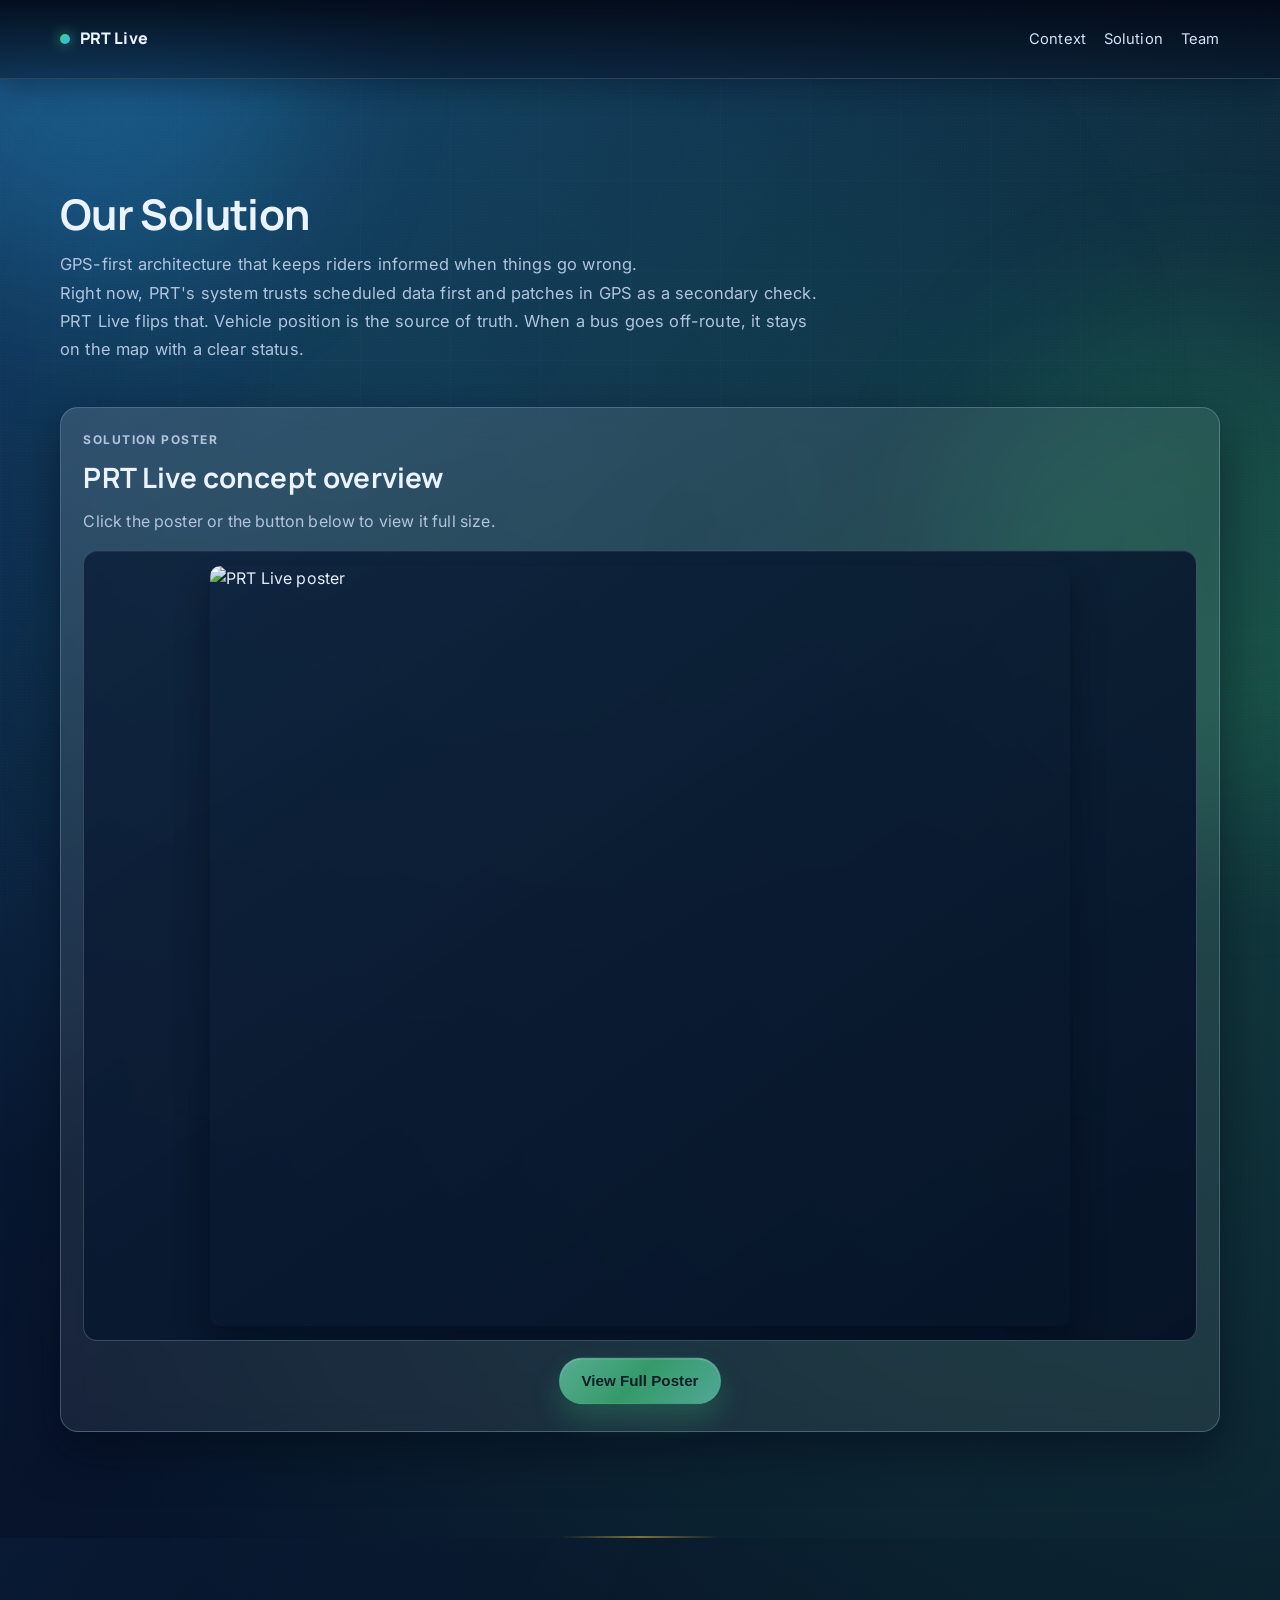
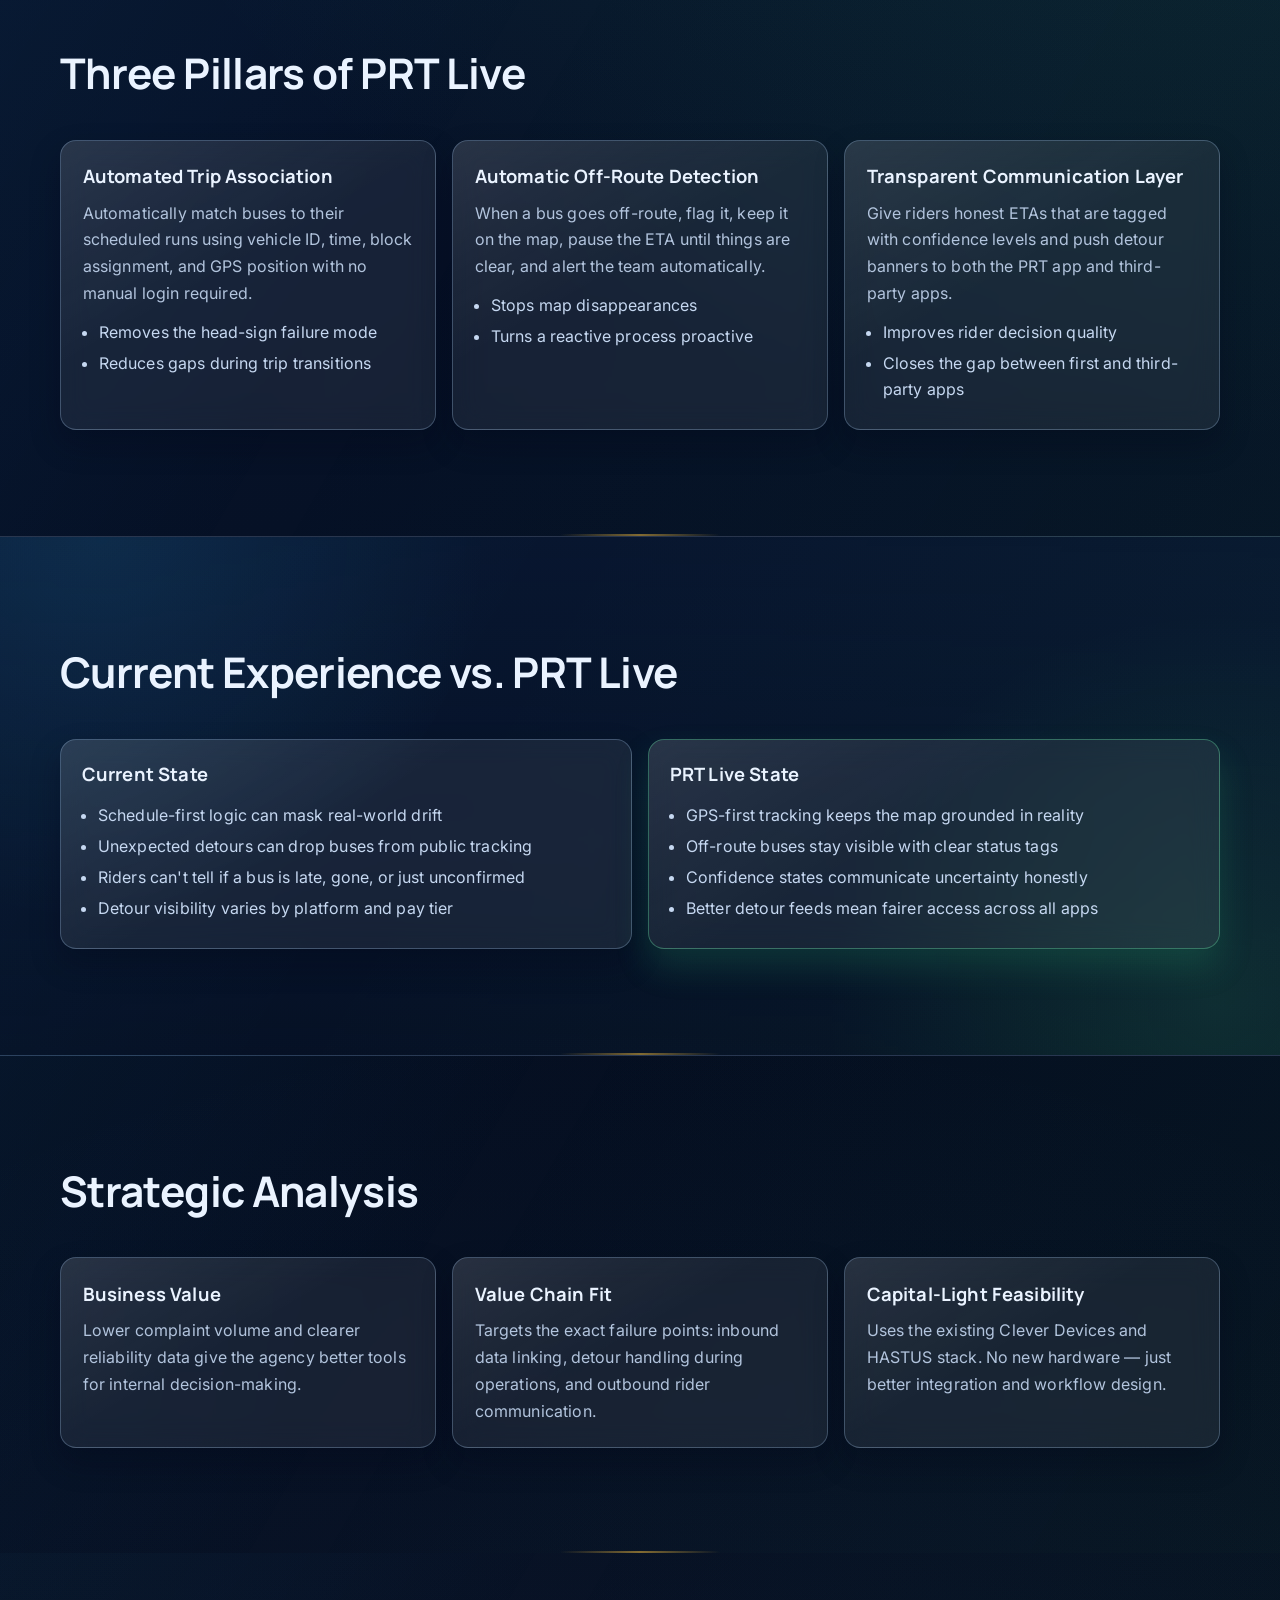
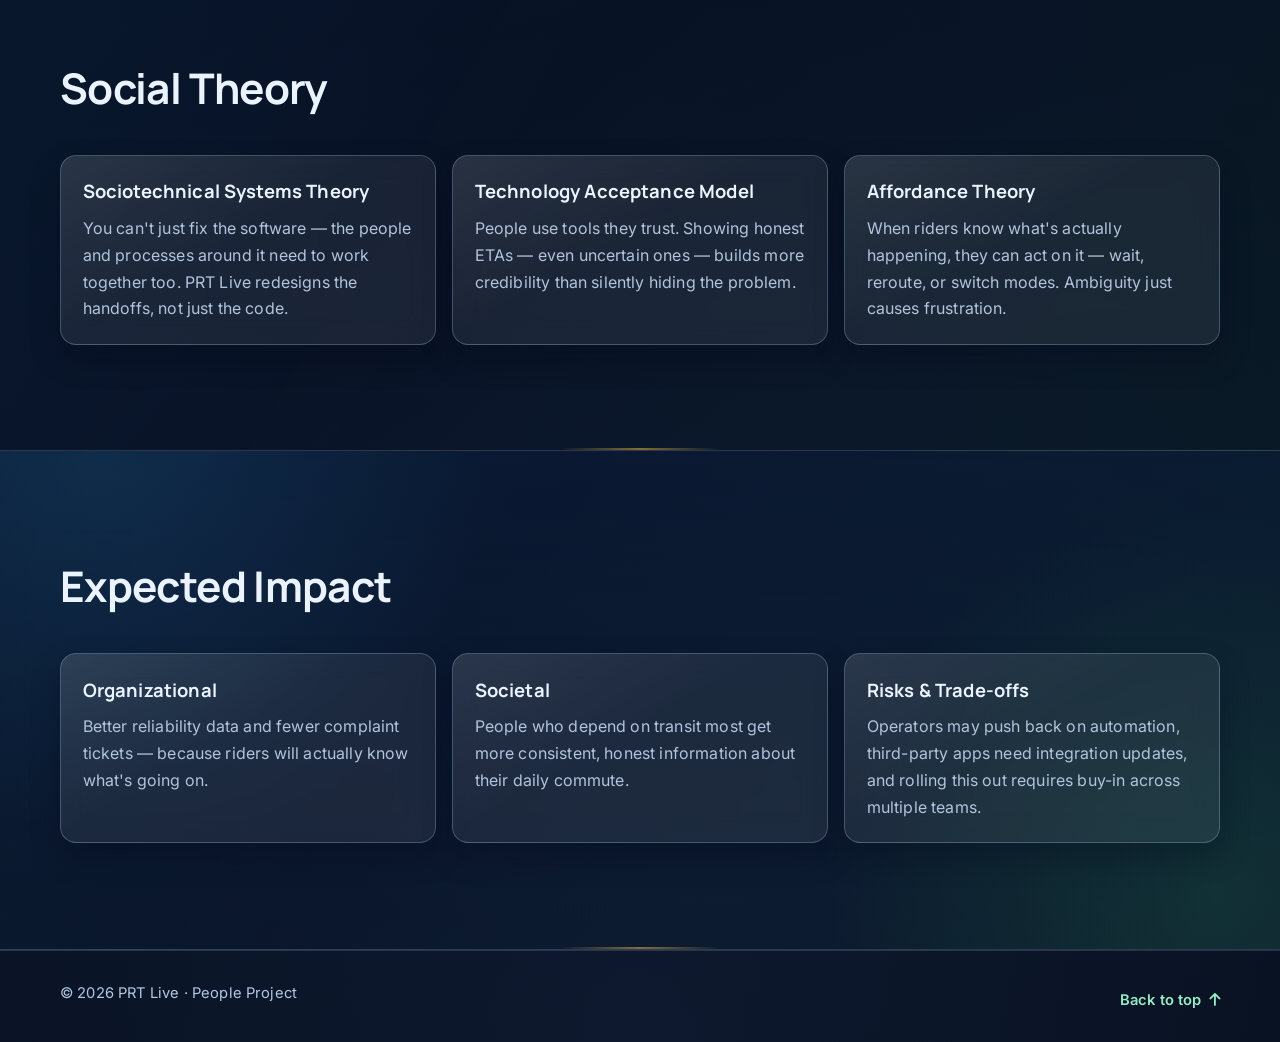
==== solution.html @ bcfa2ce0 "Restructure site into three pages with cleaned-up code - Split single-page index.html into index.htm" ====
<!DOCTYPE html>
<html lang="en">
  <head>
    <meta charset="UTF-8" />
    <meta name="viewport" content="width=device-width, initial-scale=1.0" />
    <title>PRT Live | Solution &amp; Impact</title>
    <meta name="description" content="How PRT Live uses GPS-first architecture to fix ghost buses and rebuild rider trust." />
    <link rel="preconnect" href="https://fonts.googleapis.com" />
    <link rel="preconnect" href="https://fonts.gstatic.com" crossorigin />
    <link href="https://fonts.googleapis.com/css2?family=Inter:wght@400;500;600;700;800&family=Manrope:wght@600;700;800&display=swap" rel="stylesheet" />
    <link rel="stylesheet" href="https://cdnjs.cloudflare.com/ajax/libs/font-awesome/6.5.2/css/all.min.css" crossorigin="anonymous" referrerpolicy="no-referrer" />
    <link rel="stylesheet" href="https://unpkg.com/aos@2.3.1/dist/aos.css" />
    <link rel="stylesheet" href="styles.css" />
  </head>
  <body>
    <div class="bg-light light-a" aria-hidden="true"></div>
    <div class="bg-light light-b" aria-hidden="true"></div>
    <div class="route-grid" aria-hidden="true"></div>
    <div class="noise-overlay" aria-hidden="true"></div>

    <header class="site-header" id="top">
      <nav class="navbar container">
        <a href="index.html" class="brand">
          <span class="brand-dot"></span>
          <span>PRT Live</span>
        </a>
        <button class="menu-toggle" aria-label="Toggle navigation">
          <i class="fa-solid fa-bars"></i>
        </button>
        <ul class="nav-links">
          <li><a href="index.html">Context</a></li>
          <li><a href="solution.html">Solution</a></li>
          <li><a href="team.html">Team</a></li>
        </ul>
      </nav>
    </header>

    <main>
      <section class="section" id="solution">
        <div class="container">
          <div class="section-head" data-aos="fade-up">
            <h2>Our Solution</h2>
            <p>GPS-first architecture that keeps riders informed when things go wrong.</p>
            <p>
              Right now, PRT's system trusts scheduled data first and patches in GPS as a secondary check. PRT Live flips that. Vehicle position is the source of truth. When a bus goes off-route, it stays on the map with a clear status.
            </p>
          </div>
          <div class="solution-demo glass" data-aos="zoom-in-up">
            <div class="demo-header">
              <p class="eyebrow">Solution Poster</p>
              <h3>PRT Live concept overview</h3>
              <p>Click the poster or the button below to view it full size.</p>
            </div>
            <div class="prototype-showcase">
              <div class="prototype-preview-frame">
                <img
                  src="assets/reference/Poster.png"
                  alt="PRT Live poster"
                  class="prototype-preview-image poster-lightbox-trigger"
                />
              </div>
            </div>
            <div class="hero-cta demo-cta-wrap">
              <button class="btn btn-primary poster-lightbox-trigger">View Full Poster</button>
            </div>
          </div>
        </div>
      </section>

      <section class="section" id="pillars">
        <div class="container">
          <div class="section-head" data-aos="fade-up">
            <h2>Three Pillars of PRT Live</h2>
          </div>
          <!-- Three pillars — edit titles, descriptions, and bullet points here -->
          <div class="grid-3 cards">
            <article class="pillar-card glass" data-aos="fade-up">
              <h3>Automated Trip Association</h3>
              <p>Automatically match buses to their scheduled runs using vehicle ID, time, block assignment, and GPS position with no manual login required.</p>
              <ul>
                <li>Removes the head-sign failure mode</li>
                <li>Reduces gaps during trip transitions</li>
              </ul>
            </article>
            <article class="pillar-card glass" data-aos="fade-up" data-aos-delay="90">
              <h3>Automatic Off-Route Detection</h3>
              <p>When a bus goes off-route, flag it, keep it on the map, pause the ETA until things are clear, and alert the team automatically.</p>
              <ul>
                <li>Stops map disappearances</li>
                <li>Turns a reactive process proactive</li>
              </ul>
            </article>
            <article class="pillar-card glass" data-aos="fade-up" data-aos-delay="180">
              <h3>Transparent Communication Layer</h3>
              <p>Give riders honest ETAs that are tagged with confidence levels and push detour banners to both the PRT app and third-party apps.</p>
              <ul>
                <li>Improves rider decision quality</li>
                <li>Closes the gap between first and third-party apps</li>
              </ul>
            </article>
          </div>
        </div>
      </section>

      <section class="section gradient-section" id="comparison">
        <div class="container">
          <div class="section-head" data-aos="fade-up">
            <h2>Current Experience vs. PRT Live</h2>
          </div>
          <!-- Comparison cards — edit bullet points here -->
          <div class="grid-2 compare-grid">
            <article class="compare-card glass" data-aos="fade-right">
              <h3>Current State</h3>
              <ul>
                <li>Schedule-first logic can mask real-world drift</li>
                <li>Unexpected detours can drop buses from public tracking</li>
                <li>Riders can't tell if a bus is late, gone, or just unconfirmed</li>
                <li>Detour visibility varies by platform and pay tier</li>
              </ul>
            </article>
            <article class="compare-card live glass" data-aos="fade-left">
              <h3>PRT Live State</h3>
              <ul>
                <li>GPS-first tracking keeps the map grounded in reality</li>
                <li>Off-route buses stay visible with clear status tags</li>
                <li>Confidence states communicate uncertainty honestly</li>
                <li>Better detour feeds mean fairer access across all apps</li>
              </ul>
            </article>
          </div>
        </div>
      </section>

      <section class="section" id="strategy">
        <div class="container">
          <div class="section-head" data-aos="fade-up">
            <h2>Strategic Analysis</h2>
          </div>
          <!-- Strategy cards — edit titles and descriptions here -->
          <div class="grid-3 cards">
            <article class="stat-card glass" data-aos="zoom-in">
              <h3>Business Value</h3>
              <p>Lower complaint volume and clearer reliability data give the agency better tools for internal decision-making.</p>
            </article>
            <article class="stat-card glass" data-aos="zoom-in" data-aos-delay="90">
              <h3>Value Chain Fit</h3>
              <p>Targets the exact failure points: inbound data linking, detour handling during operations, and outbound rider communication.</p>
            </article>
            <article class="stat-card glass" data-aos="zoom-in" data-aos-delay="180">
              <h3>Capital-Light Feasibility</h3>
              <p>Uses the existing Clever Devices and HASTUS stack. No new hardware — just better integration and workflow design.</p>
            </article>
          </div>
        </div>
      </section>

      <section class="section" id="theory">
        <div class="container">
          <div class="section-head" data-aos="fade-up">
            <h2>Social Theory</h2>
          </div>
          <!-- Social theory cards — edit title and description for each theory here -->
          <div class="grid-3 cards">
            <article class="theory-card glass" data-aos="fade-up">
              <h3>Sociotechnical Systems Theory</h3>
              <p>You can't just fix the software — the people and processes around it need to work together too. PRT Live redesigns the handoffs, not just the code.</p>
            </article>
            <article class="theory-card glass" data-aos="fade-up" data-aos-delay="100">
              <h3>Technology Acceptance Model</h3>
              <p>People use tools they trust. Showing honest ETAs — even uncertain ones — builds more credibility than silently hiding the problem.</p>
            </article>
            <article class="theory-card glass" data-aos="fade-up" data-aos-delay="200">
              <h3>Affordance Theory</h3>
              <p>When riders know what's actually happening, they can act on it — wait, reroute, or switch modes. Ambiguity just causes frustration.</p>
            </article>
          </div>
        </div>
      </section>

      <section class="section gradient-section" id="impact">
        <div class="container">
          <div class="section-head" data-aos="fade-up">
            <h2>Expected Impact</h2>
          </div>
          <!-- Impact cards — edit titles and descriptions here -->
          <div class="grid-3 cards">
            <article class="impact-card glass" data-aos="fade-up">
              <h3>Organizational</h3>
              <p>Better reliability data and fewer complaint tickets — because riders will actually know what's going on.</p>
            </article>
            <article class="impact-card glass" data-aos="fade-up" data-aos-delay="100">
              <h3>Societal</h3>
              <p>People who depend on transit most get more consistent, honest information about their daily commute.</p>
            </article>
            <article class="impact-card glass" data-aos="fade-up" data-aos-delay="200">
              <h3>Risks &amp; Trade-offs</h3>
              <p>Operators may push back on automation, third-party apps need integration updates, and rolling this out requires buy-in across multiple teams.</p>
            </article>
          </div>
        </div>
      </section>
    </main>

    <!-- Poster lightbox -->
    <div class="lightbox-overlay" id="poster-lightbox" role="dialog" aria-modal="true" aria-label="Poster full view">
      <button class="lightbox-close" aria-label="Close poster">&times;</button>
      <img src="assets/reference/Poster.png" alt="PRT Live poster, full size" class="lightbox-img" />
    </div>

    <footer class="site-footer">
      <div class="container footer-content">
        <p>&copy; <span id="year"></span> PRT Live · People Project</p>
        <a href="#top" class="inline-link">Back to top <i class="fa-solid fa-arrow-up"></i></a>
      </div>
    </footer>

    <script src="https://unpkg.com/aos@2.3.1/dist/aos.js"></script>
    <script src="https://cdnjs.cloudflare.com/ajax/libs/gsap/3.12.5/gsap.min.js"></script>
    <script src="script.js"></script>
  </body>
</html>
---- styles.css ----
:root {
  --bg-1: #061126;
  --bg-2: #0b1f3f;
  --text: #eaf3ff;
  --muted: #b2c4dd;
  --green: #3fd07c;
  --green-soft: #8ce7b3;
  --cyan: #35b8ff;
  --gold: #d7a73a;
  --glass: rgba(255, 255, 255, 0.08);
  --stroke: rgba(163, 189, 224, 0.25);
  --radius: 18px;
  --radius-lg: 24px;
  --radius-md: 16px;
  --card-pad: 1.35rem;
  --card-glow: 0 26px 44px rgba(1, 10, 24, 0.48);
  --shadow: 0 18px 48px rgba(1, 7, 20, 0.5);
  --max-width: 1160px;
}

*,
*::before,
*::after {
  box-sizing: border-box;
}

html {
  scroll-behavior: smooth;
}

body {
  margin: 0;
  font-family: "Inter", system-ui, sans-serif;
  color: var(--text);
  line-height: 1.6;
  letter-spacing: 0.01em;
  overflow-x: hidden;
  background:
    radial-gradient(circle at 8% -2%, rgba(53, 184, 255, 0.24), transparent 28%),
    radial-gradient(circle at 92% 18%, rgba(63, 208, 124, 0.18), transparent 35%),
    radial-gradient(circle at 50% 100%, rgba(76, 117, 201, 0.14), transparent 38%),
    linear-gradient(164deg, #0a1b3a 0%, #061126 48%, #030913 100%);
}

a {
  color: inherit;
  text-decoration: none;
}

/* ── Layout ── */

.container {
  width: min(100% - 2rem, var(--max-width));
  margin-inline: auto;
}

.section {
  position: relative;
  padding: 6.6rem 0;
  scroll-margin-top: 86px;
}

.section::before {
  content: "";
  position: absolute;
  inset: 0;
  pointer-events: none;
  background: linear-gradient(
    120deg,
    rgba(53, 184, 255, 0.04),
    rgba(255, 255, 255, 0) 36%,
    rgba(63, 208, 124, 0.04)
  );
}

.section::after {
  content: "";
  position: absolute;
  left: 50%;
  transform: translateX(-50%);
  bottom: 0;
  width: min(160px, 90%);
  height: 2px;
  background: linear-gradient(90deg, transparent, rgba(215, 167, 58, 0.85), transparent);
  opacity: 0.7;
}

.section-head {
  max-width: 760px;
  margin-bottom: 2.7rem;
}

.section-head h2 {
  margin: 0.4rem 0 0.8rem;
  font-family: "Manrope", sans-serif;
  font-size: clamp(1.9rem, 3.3vw, 3rem);
  line-height: 1.1;
  letter-spacing: -0.015em;
}

.section-head p {
  margin: 0;
  color: var(--muted);
  font-size: 1.03rem;
  line-height: 1.72;
}

.eyebrow {
  margin: 0;
  font-size: 0.75rem;
  letter-spacing: 0.12em;
  text-transform: uppercase;
  color: #9de2ff;
  font-weight: 700;
}

.grid-4,
.grid-3,
.grid-2 {
  display: grid;
  gap: 1rem;
}

.grid-4 { grid-template-columns: repeat(4, minmax(0, 1fr)); }
.grid-3 { grid-template-columns: repeat(3, minmax(0, 1fr)); }
.grid-2 { grid-template-columns: repeat(2, minmax(0, 1fr)); }

/* ── Background FX ── */

.bg-light {
  position: fixed;
  border-radius: 50%;
  filter: blur(76px);
  pointer-events: none;
  z-index: -3;
}

.light-a {
  width: 420px;
  height: 420px;
  top: -140px;
  left: -120px;
  background: rgba(53, 184, 255, 0.2);
}

.light-b {
  width: 500px;
  height: 500px;
  right: -190px;
  top: 35%;
  background: rgba(63, 208, 124, 0.16);
}

.route-grid {
  position: fixed;
  inset: 0;
  pointer-events: none;
  z-index: -2;
  opacity: 0.2;
  background-image:
    linear-gradient(rgba(110, 154, 206, 0.18) 1px, transparent 1px),
    linear-gradient(90deg, rgba(110, 154, 206, 0.18) 1px, transparent 1px),
    radial-gradient(circle at 20% 80%, rgba(63, 208, 124, 0.18), rgba(63, 208, 124, 0));
  background-size: 90px 90px, 90px 90px, 100% 100%;
  mask-image: radial-gradient(circle at center, black 42%, transparent 100%);
}

.noise-overlay {
  position: fixed;
  inset: 0;
  z-index: -1;
  pointer-events: none;
  opacity: 0.05;
  background-image: radial-gradient(rgba(255, 255, 255, 0.4) 0.5px, transparent 0.5px);
  background-size: 3px 3px;
}

/* ── Header / Nav ── */

.site-header {
  position: sticky;
  top: 0;
  z-index: 80;
  backdrop-filter: blur(16px);
  background: linear-gradient(180deg, rgba(3, 9, 22, 0.92), rgba(5, 14, 33, 0.44));
  border-bottom: 1px solid rgba(167, 204, 244, 0.28);
  box-shadow: 0 10px 24px rgba(2, 8, 20, 0.3);
}

.site-header.scrolled {
  background: rgba(4, 12, 28, 0.93);
}

.navbar {
  min-height: 78px;
  display: flex;
  align-items: center;
  justify-content: space-between;
  gap: 1rem;
}

.brand {
  display: inline-flex;
  align-items: center;
  gap: 0.6rem;
  font-family: "Manrope", sans-serif;
  font-weight: 800;
}

.brand-dot {
  width: 10px;
  height: 10px;
  border-radius: 50%;
  background: linear-gradient(140deg, var(--green), var(--cyan));
  box-shadow: 0 0 14px rgba(63, 208, 124, 0.8);
}

.nav-links {
  display: flex;
  list-style: none;
  gap: 1rem;
  margin: 0;
  padding: 0;
}

.nav-links a {
  position: relative;
  padding: 0.15rem 0.05rem;
  font-size: 0.92rem;
  color: #d3e3fb;
  transition: color 0.2s ease;
}

.nav-links a:hover {
  color: #fff;
}

.nav-links a::after {
  content: "";
  position: absolute;
  left: 0;
  bottom: -0.18rem;
  width: 100%;
  height: 2px;
  transform: scaleX(0);
  transform-origin: left;
  transition: transform 0.24s ease;
  background: linear-gradient(90deg, #74e5bc, #66d0ff);
}

.nav-links a:hover::after {
  transform: scaleX(1);
}

.menu-toggle {
  display: none;
  width: 42px;
  height: 42px;
  border-radius: 10px;
  border: 1px solid var(--stroke);
  background: transparent;
  color: var(--text);
}

/* ── Buttons ── */

.btn {
  position: relative;
  overflow: hidden;
  border: 1px solid transparent;
  border-radius: 999px;
  padding: 0.88rem 1.32rem;
  font-size: 0.95rem;
  font-weight: 700;
  display: inline-flex;
  align-items: center;
  justify-content: center;
  transition: transform 0.2s ease, box-shadow 0.2s ease;
  cursor: pointer;
}

.btn::before {
  content: "";
  position: absolute;
  top: 0;
  left: -130%;
  width: 120%;
  height: 100%;
  background: linear-gradient(100deg, rgba(255, 255, 255, 0), rgba(255, 255, 255, 0.35), rgba(255, 255, 255, 0));
  transition: left 0.46s ease;
}

.btn:hover {
  transform: translateY(-2px);
}

.btn:hover::before {
  left: 130%;
}

.btn-primary {
  color: #04141a;
  background: linear-gradient(132deg, #77efbd 0%, #43d17f 48%, #6ce5c2 100%);
  box-shadow: 0 15px 30px rgba(63, 208, 124, 0.34), inset 0 1px 0 rgba(255, 255, 255, 0.46);
}

.btn-ghost {
  background: rgba(255, 255, 255, 0.06);
  border-color: rgba(181, 205, 237, 0.46);
}

/* ── Glass ── */

.glass {
  border-radius: var(--radius-lg);
  border: 1px solid rgba(167, 199, 236, 0.29);
  box-shadow: var(--shadow);
  backdrop-filter: blur(14px);
  background:
    linear-gradient(150deg, rgba(255, 255, 255, 0.11), rgba(255, 255, 255, 0.04) 45%),
    rgba(255, 255, 255, 0.03);
}

/* ── Hero ── */

.hero.section {
  min-height: calc(100svh - 78px);
  display: flex;
  align-items: center;
  padding-top: 3rem;
  padding-bottom: 3rem;
}

.hero-grid {
  display: flex;
  flex-direction: column;
  align-items: center;
  text-align: center;
  gap: 2.5rem;
  width: 100%;
}

.hero-copy {
  padding: 0;
  max-width: 780px;
}

.hero-copy h1 {
  margin: 0.4rem 0 0.3rem;
  font-family: "Manrope", sans-serif;
  font-size: clamp(3.4rem, 7vw, 6.5rem);
  line-height: 0.95;
  letter-spacing: -0.03em;
}

.hero-subtitle {
  margin: 0 0 1rem;
  font-size: clamp(1.1rem, 2vw, 1.5rem);
  color: #d4e4f8;
  font-style: italic;
}

.hero-sub {
  margin: 0 auto 0.5rem;
  color: var(--muted);
  max-width: 56ch;
  line-height: 1.6;
}

.hero-cta {
  display: flex;
  flex-wrap: wrap;
  gap: 0.75rem;
  margin-top: 1.4rem;
  margin-bottom: 0.5rem;
  justify-content: center;
}

.mini-stats {
  margin-top: 0.95rem;
  display: grid;
  grid-template-columns: repeat(3, minmax(0, 1fr));
  gap: 0.55rem;
}

.mini-stats article {
  border: 1px solid rgba(143, 169, 205, 0.34);
  border-radius: 14px;
  padding: 0.85rem;
  background: linear-gradient(140deg, rgba(117, 162, 228, 0.14), rgba(255, 255, 255, 0.03));
}

.mini-stats h3 {
  margin: 0;
  color: #87eab8;
  font-family: "Manrope", sans-serif;
}

.mini-stats p {
  margin: 0.2rem 0 0;
  font-size: 0.78rem;
  color: #c6d8f4;
}

.hero-visual {
  display: none;
}

.hero-visual img {
  width: 100%;
  height: 100%;
  object-fit: cover;
  object-position: center top;
  display: block;
  opacity: 0.9;
}

.hero-visual::after {
  content: "";
  position: absolute;
  inset: 0;
  pointer-events: none;
  background:
    radial-gradient(circle at 80% 12%, rgba(79, 225, 180, 0.2), rgba(79, 225, 180, 0)),
    linear-gradient(180deg, rgba(2, 10, 24, 0.02), rgba(2, 10, 24, 0.55));
}

.hero-overlay-card {
  position: absolute;
  right: 1rem;
  bottom: 1rem;
  width: min(86%, 300px);
  padding: 0.9rem;
  border-radius: 15px;
  background: rgba(9, 23, 45, 0.72);
}

.status {
  margin: 0 0 0.4rem;
  color: #9ff0c4;
  font-size: 0.85rem;
  font-weight: 700;
}

.status i {
  font-size: 0.6rem;
}

.hero-overlay-card p {
  margin: 0;
  font-size: 0.88rem;
  color: #d0e0f7;
}

/* ── Cards ── */

.cards article,
.timeline-item,
.quote-card,
.team-card,
.compare-card {
  transition: transform 0.24s ease, border-color 0.24s ease, box-shadow 0.24s ease;
  border-radius: var(--radius-md);
  box-shadow: 0 14px 30px rgba(0, 8, 23, 0.3);
}

.cards article:hover,
.timeline-item:hover,
.quote-card:hover,
.team-card:hover,
.compare-card:hover {
  transform: translateY(-6px) scale(1.01);
  border-color: rgba(174, 207, 245, 0.35);
  box-shadow: var(--card-glow);
}

.card,
.feature-card,
.stat-card,
.theory-card,
.impact-card,
.pillar-card {
  padding: var(--card-pad);
}

.card h3,
.feature-card h3,
.stat-card h3,
.theory-card h3,
.impact-card h3,
.pillar-card h3,
.compare-card h3,
.team-card h3 {
  margin: 0 0 0.5rem;
  font-family: "Manrope", sans-serif;
  font-size: 1.15rem;
}

.card p,
.feature-card p,
.stat-card p,
.theory-card p,
.impact-card p,
.pillar-card p,
.compare-card p,
.team-card p {
  margin: 0;
  color: var(--muted);
  line-height: 1.68;
}

.card-icon {
  color: #66dcff;
  font-size: 1.1rem;
}

/* ── Timeline ── */

.timeline {
  display: grid;
  gap: 0.8rem;
}

.timeline-item {
  position: relative;
  border: 1px solid rgba(162, 188, 223, 0.24);
  border-left: 3px solid rgba(120, 218, 255, 0.36);
  border-radius: 14px;
  padding: 1rem 1rem 1rem 3.4rem;
  background: linear-gradient(140deg, rgba(53, 184, 255, 0.08), rgba(255, 255, 255, 0.03));
}

.timeline-item span {
  position: absolute;
  left: 1rem;
  top: 1rem;
  color: #7de6b4;
  font-weight: 800;
  font-family: "Manrope", sans-serif;
}

.timeline-item h3 {
  margin: 0;
}

.timeline-item p {
  margin: 0.2rem 0 0;
  color: var(--muted);
}

/* ── Quotes ── */

.quote-grid {
  margin-top: 1rem;
  display: grid;
  grid-template-columns: repeat(2, minmax(0, 1fr));
  gap: 1rem;
}

.quote-card {
  padding: 1.25rem;
  background:
    linear-gradient(140deg, rgba(63, 208, 124, 0.08), rgba(255, 255, 255, 0.03)),
    rgba(255, 255, 255, 0.03);
}

.quote {
  margin: 0;
  color: #f2f8ff;
  font-size: 1.06rem;
  line-height: 1.62;
}

.quote-meta {
  margin: 0.55rem 0 0;
  color: #a8c0e4;
  font-size: 0.84rem;
}

/* ── Gradient Section ── */

.gradient-section {
  background:
    radial-gradient(circle at 8% 0%, rgba(53, 184, 255, 0.1), transparent 30%),
    radial-gradient(circle at 95% 90%, rgba(63, 208, 124, 0.12), transparent 30%),
    linear-gradient(180deg, rgba(10, 28, 58, 0.5), rgba(10, 28, 58, 0.16));
  border-top: 1px solid rgba(173, 194, 223, 0.2);
  border-bottom: 1px solid rgba(173, 194, 223, 0.2);
}

/* ── Solution Demo / Poster ── */

.solution-demo {
  padding: 1.4rem;
  border-radius: 18px;
}

.demo-header {
  max-width: 64ch;
  margin-bottom: 1rem;
}

.demo-header h3 {
  margin: 0.35rem 0 0.55rem;
  font-family: "Manrope", sans-serif;
  font-size: clamp(1.3rem, 2.2vw, 1.75rem);
}

.demo-header p {
  margin: 0;
  color: var(--muted);
}

.prototype-showcase {
  margin-top: 1rem;
}

.prototype-preview-frame {
  border-radius: 14px;
  overflow: hidden;
  border: 1px solid rgba(173, 194, 223, 0.28);
  background: linear-gradient(145deg, rgba(12, 32, 58, 0.85), rgba(6, 18, 38, 0.95));
  box-shadow: inset 0 1px 0 rgba(255, 255, 255, 0.06);
  padding: 0.9rem;
  display: grid;
  place-items: center;
}

.prototype-preview-image {
  width: 100%;
  max-width: 860px;
  height: clamp(300px, 64vw, 760px);
  object-fit: contain;
  object-position: center center;
  display: block;
  opacity: 0.98;
  border-radius: 10px;
  box-shadow: 0 20px 34px rgba(2, 11, 27, 0.5);
}

.poster-lightbox-trigger {
  cursor: pointer;
}

.demo-cta-wrap {
  margin-top: 0.8rem;
}

/* ── Team Cards ── */

.team-card {
  display: flex;
  flex-direction: column;
  align-items: center;
  text-align: center;
}

.team-card ul {
  text-align: left;
}

.team-card .inline-link {
  margin-top: auto;
  padding-top: 1rem;
}

/* ── Comparison ── */

.compare-card {
  padding: 1.3rem;
}

.pillar-card ul,
.compare-card ul,
.team-card ul {
  margin: 0.8rem 0 0;
  padding-left: 1rem;
  color: #c6d8f1;
}

.pillar-card ul li,
.compare-card ul li,
.team-card ul li {
  margin-bottom: 0.35rem;
}

.compare-grid .live {
  border-color: rgba(97, 222, 160, 0.38);
  box-shadow: 0 18px 34px rgba(42, 174, 113, 0.2);
}

/* ── Inline Link ── */

.inline-link {
  margin-top: 0.9rem;
  display: inline-flex;
  gap: 0.45rem;
  align-items: center;
  color: #94ebc4;
  font-weight: 600;
}

.inline-link:hover {
  color: #bdffe1;
}

/* ── Lightbox ── */

.lightbox-overlay {
  position: fixed;
  inset: 0;
  z-index: 200;
  background: rgba(2, 8, 22, 0.92);
  backdrop-filter: blur(6px);
  display: flex;
  align-items: center;
  justify-content: center;
  padding: 1.5rem;
  opacity: 0;
  pointer-events: none;
  transition: opacity 0.28s ease;
}

.lightbox-overlay.is-open {
  opacity: 1;
  pointer-events: auto;
}

.lightbox-close {
  position: absolute;
  top: 1rem;
  right: 1.2rem;
  width: 44px;
  height: 44px;
  border-radius: 50%;
  border: 1px solid rgba(173, 194, 223, 0.4);
  background: rgba(255, 255, 255, 0.06);
  color: var(--text);
  font-size: 1.4rem;
  cursor: pointer;
  display: grid;
  place-items: center;
  transition: background 0.2s ease;
}

.lightbox-close:hover {
  background: rgba(255, 255, 255, 0.14);
}

.lightbox-img {
  max-width: 100%;
  max-height: 90vh;
  object-fit: contain;
  border-radius: 12px;
  box-shadow: 0 24px 60px rgba(0, 0, 0, 0.6);
}

/* ── Footer ── */

.site-footer {
  border-top: 1px solid rgba(173, 194, 223, 0.18);
  padding: 1rem 0 1.4rem;
}

.footer-content {
  display: flex;
  align-items: center;
  justify-content: space-between;
  gap: 1rem;
  color: #b3c8e4;
  font-size: 0.92rem;
}

/* ── Responsive ── */

@media (max-width: 1024px) {
  .section {
    padding: 5.4rem 0;
  }

  .grid-4,
  .grid-3 {
    grid-template-columns: repeat(2, minmax(0, 1fr));
  }

  .quote-grid {
    grid-template-columns: 1fr;
  }

  .hero-grid {
    grid-template-columns: 1fr;
  }

  .hero.section {
    min-height: 0;
    padding-top: 3rem;
    padding-bottom: 3rem;
  }

  .hero-visual {
    height: clamp(260px, 40vw, 360px);
  }
}

@media (max-width: 760px) {
  .section {
    padding: 4.5rem 0;
  }

  .menu-toggle {
    display: inline-grid;
    place-items: center;
  }

  .nav-links {
    position: absolute;
    top: 78px;
    left: 0;
    right: 0;
    padding: 0.9rem 1rem;
    margin: 0;
    flex-direction: column;
    background: rgba(4, 12, 29, 0.98);
    border-bottom: 1px solid rgba(173, 194, 223, 0.2);
    transform: translateY(-10px);
    opacity: 0;
    pointer-events: none;
    transition: opacity 0.22s ease, transform 0.22s ease;
  }

  .nav-links.is-open {
    opacity: 1;
    transform: translateY(0);
    pointer-events: auto;
  }

  .grid-4,
  .grid-3,
  .grid-2 {
    grid-template-columns: 1fr;
  }

  .mini-stats {
    grid-template-columns: 1fr;
    margin-top: 0.7rem;
  }

  .hero-grid {
    gap: 2rem;
  }

  .hero-copy h1 {
    font-size: clamp(2.6rem, 11vw, 3.8rem);
  }

  .hero-visual {
    height: clamp(220px, 56vw, 340px);
  }

  .section-head h2 {
    font-size: clamp(1.55rem, 7vw, 2.1rem);
  }

  .prototype-preview-image {
    height: clamp(220px, 78vw, 480px);
  }

  .footer-content {
    flex-direction: column;
    align-items: flex-start;
  }
}
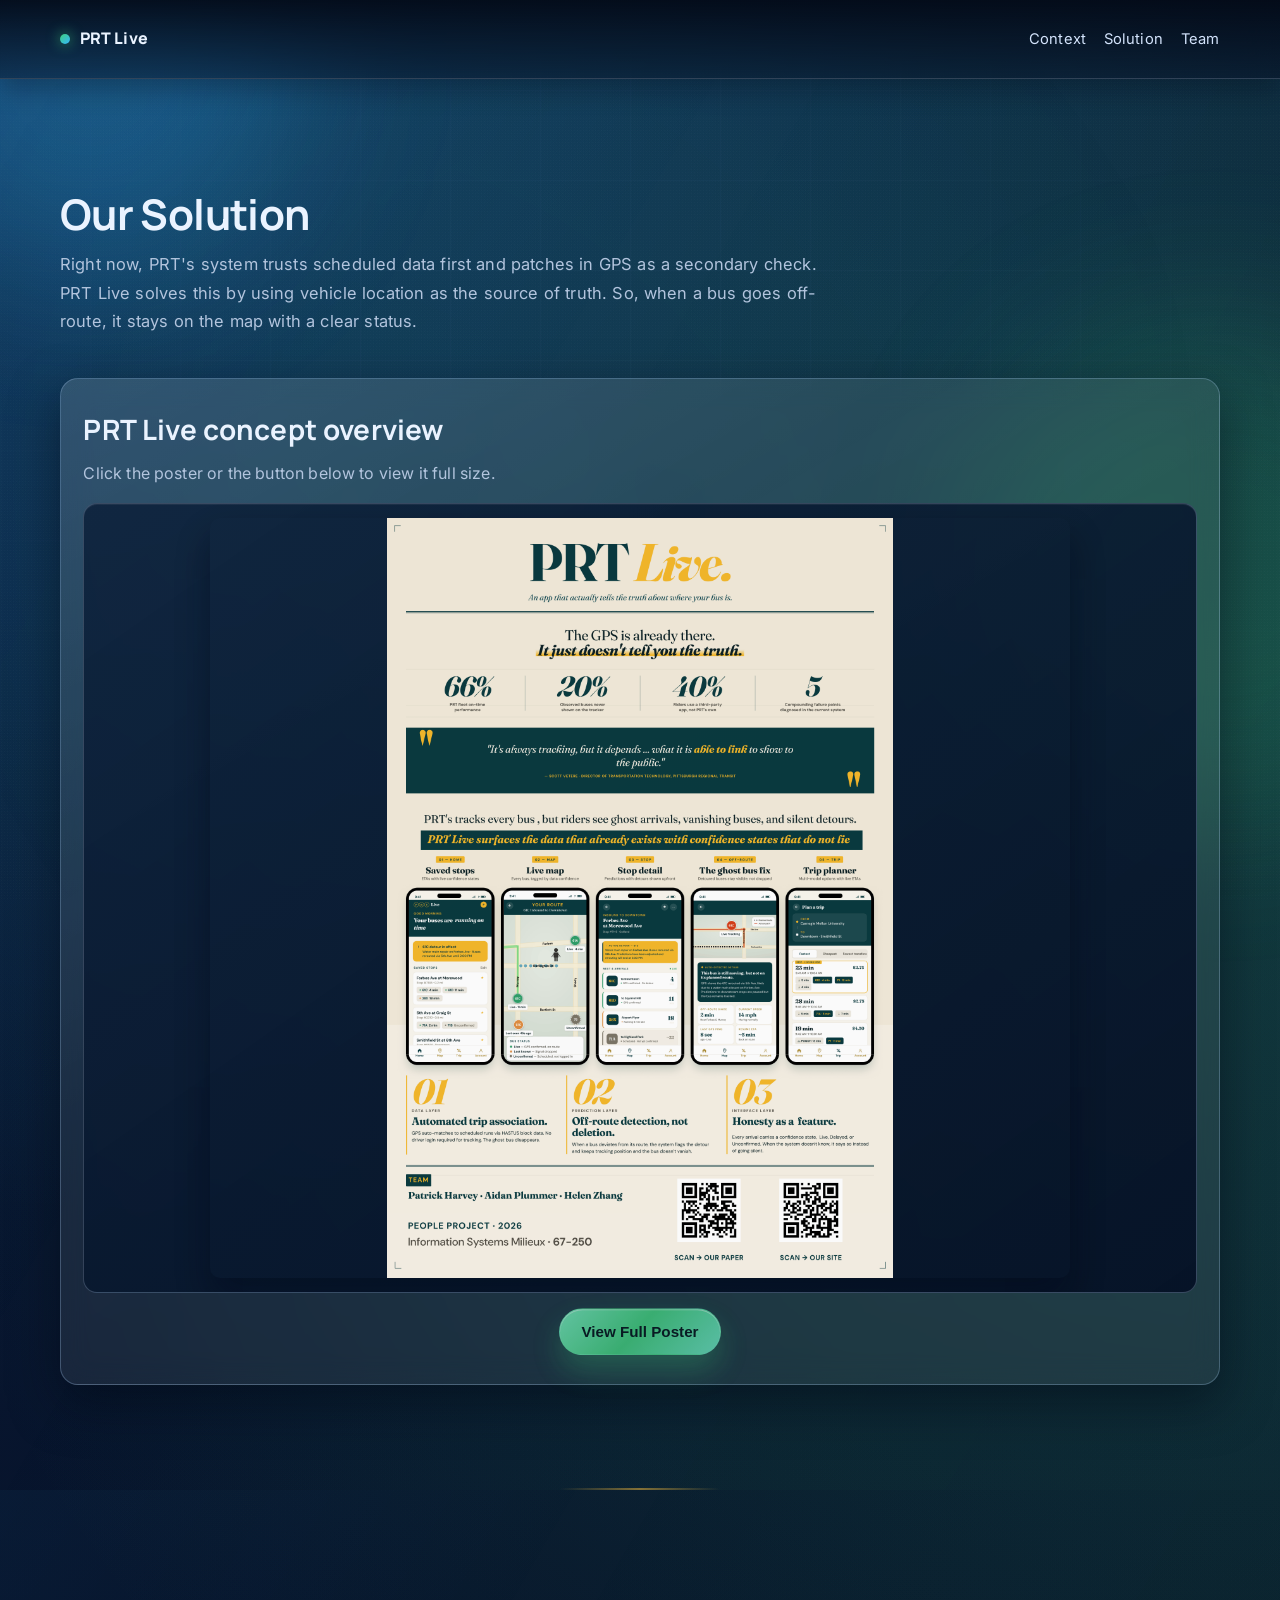
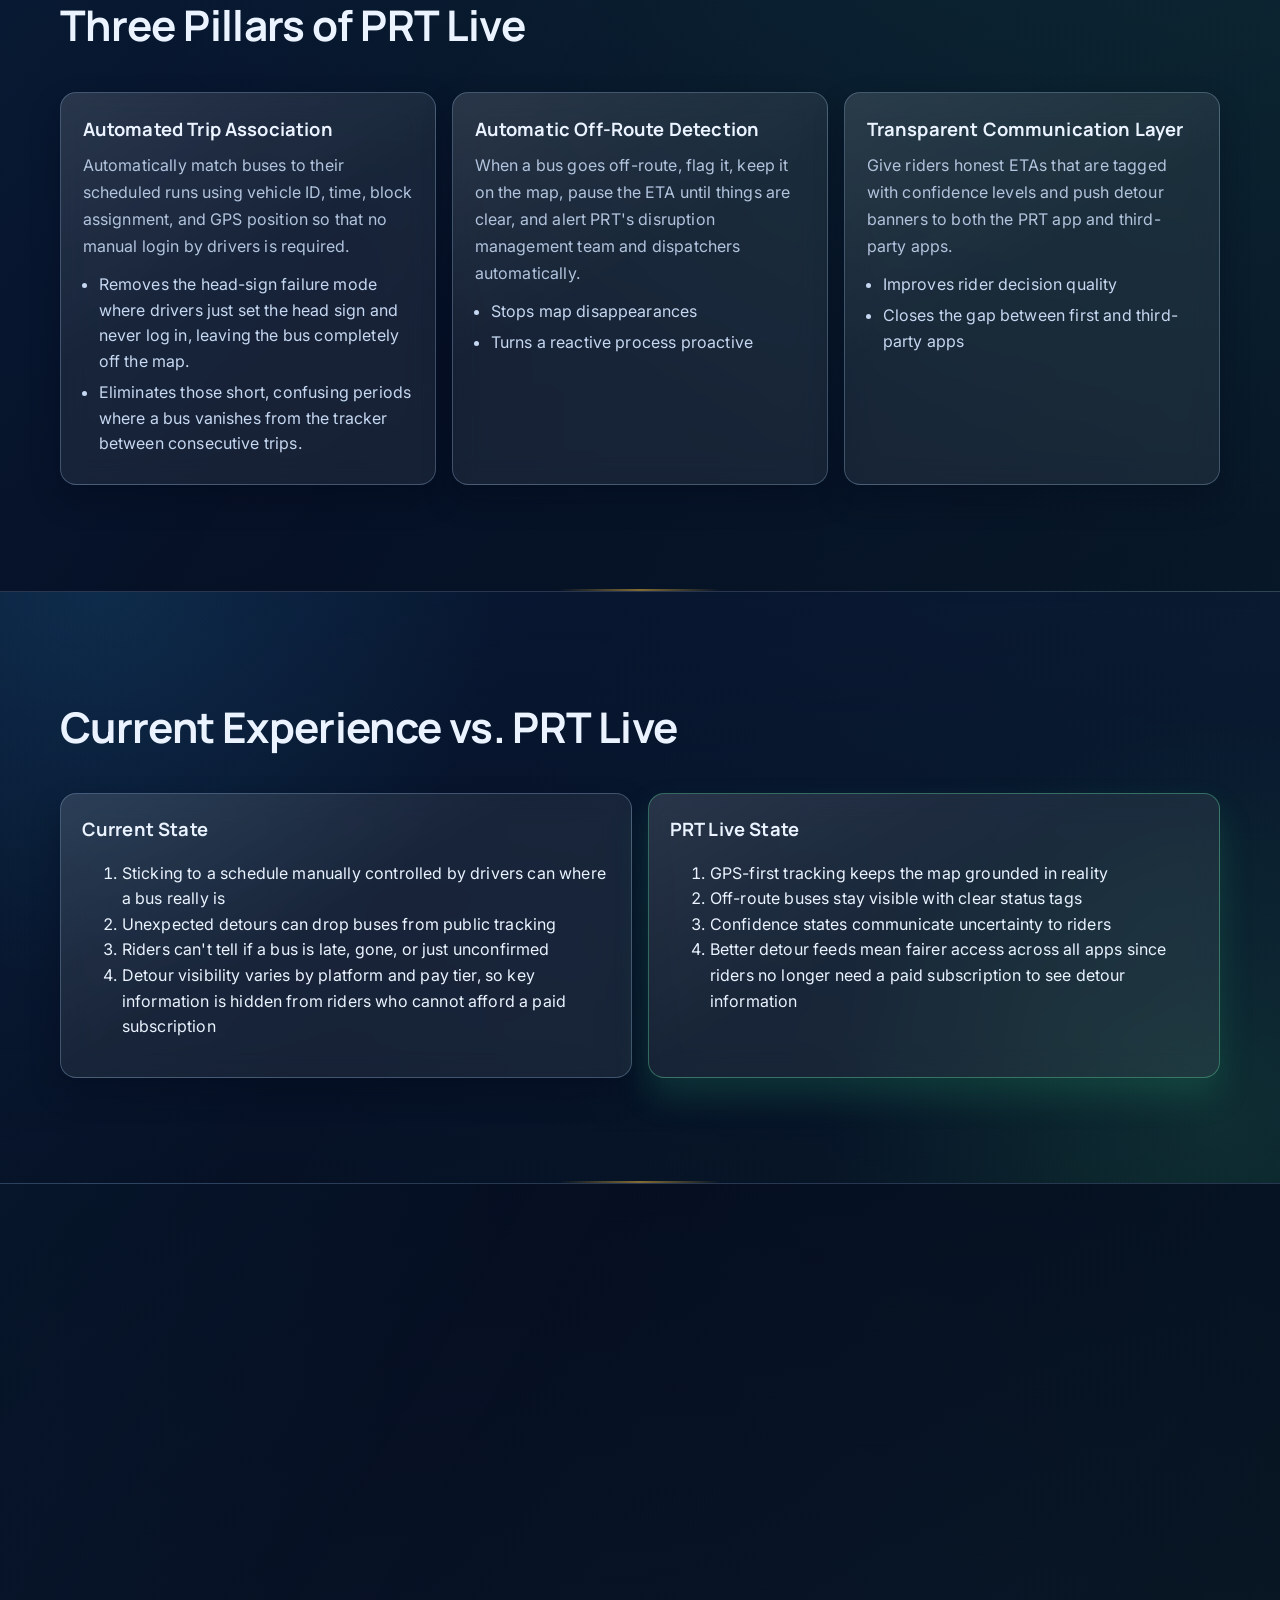
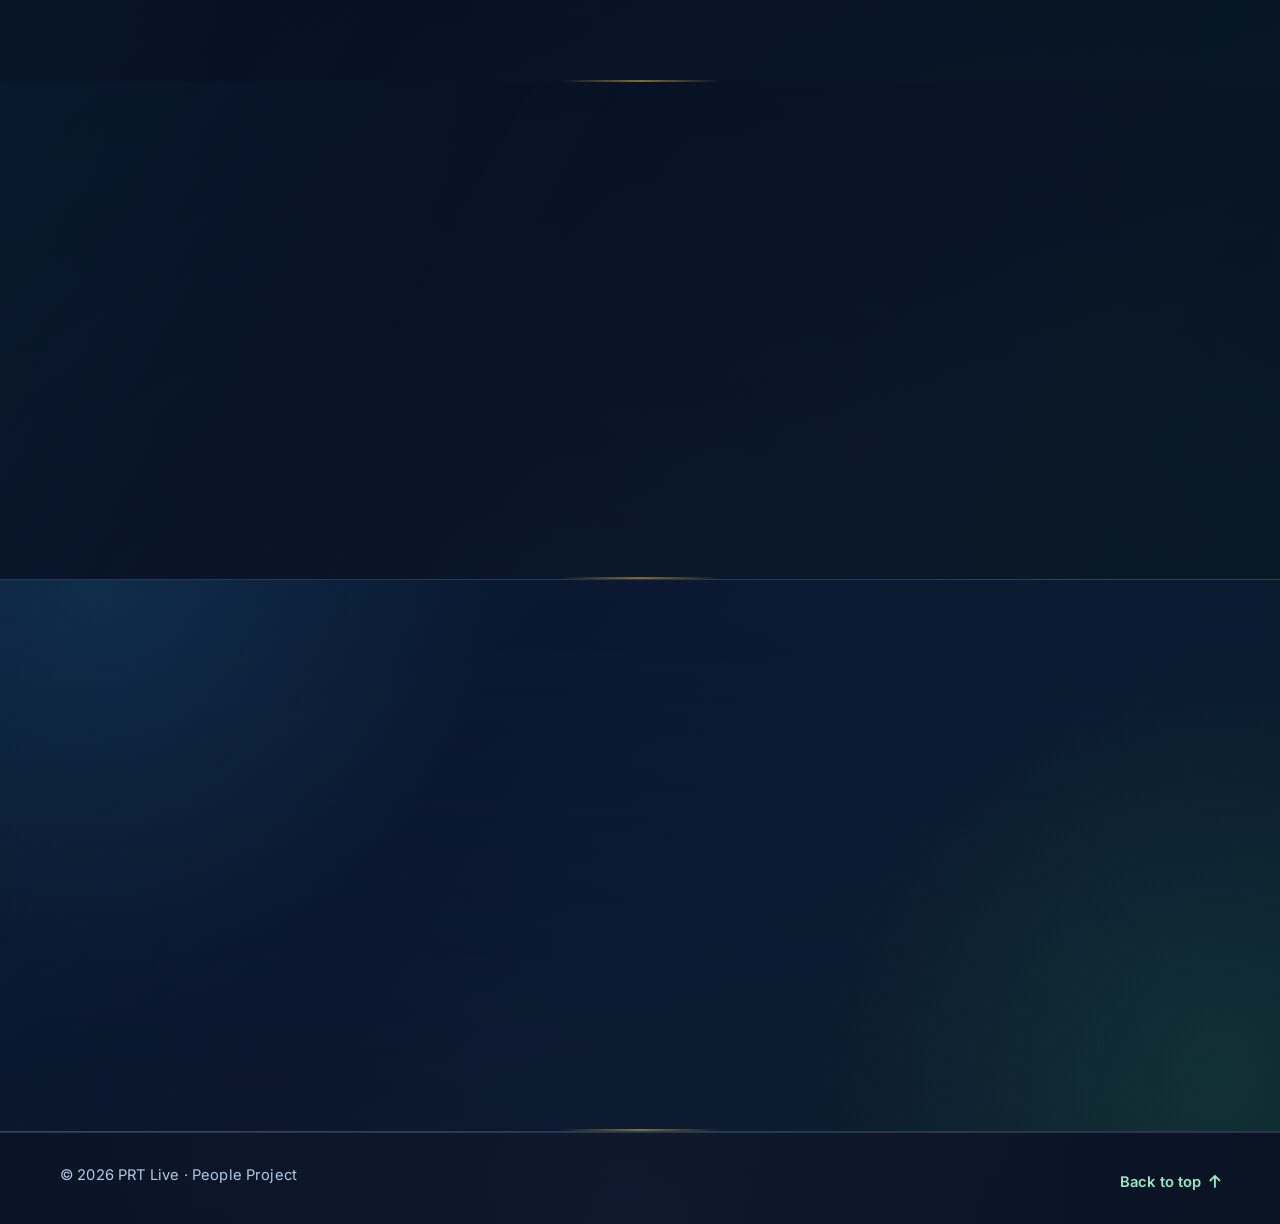
==== commit 30aa57fa: "Website refinement" ====
--- a/solution.html
+++ b/solution.html
@@ -40,14 +40,12 @@
         <div class="container">
           <div class="section-head" data-aos="fade-up">
             <h2>Our Solution</h2>
-            <p>GPS-first architecture that keeps riders informed when things go wrong.</p>
             <p>
-              Right now, PRT's system trusts scheduled data first and patches in GPS as a secondary check. PRT Live flips that. Vehicle position is the source of truth. When a bus goes off-route, it stays on the map with a clear status.
+              Right now, PRT's system trusts scheduled data first and patches in GPS as a secondary check. PRT Live solves this by using vehicle location as the source of truth. So, when a bus goes off-route, it stays on the map with a clear status.
             </p>
           </div>
           <div class="solution-demo glass" data-aos="zoom-in-up">
             <div class="demo-header">
-              <p class="eyebrow">Solution Poster</p>
               <h3>PRT Live concept overview</h3>
               <p>Click the poster or the button below to view it full size.</p>
             </div>
@@ -76,15 +74,15 @@
           <div class="grid-3 cards">
             <article class="pillar-card glass" data-aos="fade-up">
               <h3>Automated Trip Association</h3>
-              <p>Automatically match buses to their scheduled runs using vehicle ID, time, block assignment, and GPS position with no manual login required.</p>
+              <p>Automatically match buses to their scheduled runs using vehicle ID, time, block assignment, and GPS position so that no manual login by drivers is required.</p>
               <ul>
-                <li>Removes the head-sign failure mode</li>
-                <li>Reduces gaps during trip transitions</li>
+                <li>Removes the head-sign failure mode where drivers just set the head sign and never log in, leaving the bus completely off the map.</li>
+                <li>Eliminates those short, confusing periods where a bus vanishes from the tracker between consecutive trips.</li>
               </ul>
             </article>
             <article class="pillar-card glass" data-aos="fade-up" data-aos-delay="90">
               <h3>Automatic Off-Route Detection</h3>
-              <p>When a bus goes off-route, flag it, keep it on the map, pause the ETA until things are clear, and alert the team automatically.</p>
+              <p>When a bus goes off-route, flag it, keep it on the map, pause the ETA until things are clear, and alert PRT's disruption management team and dispatchers automatically.</p>
               <ul>
                 <li>Stops map disappearances</li>
                 <li>Turns a reactive process proactive</li>
@@ -111,21 +109,21 @@
           <div class="grid-2 compare-grid">
             <article class="compare-card glass" data-aos="fade-right">
               <h3>Current State</h3>
-              <ul>
-                <li>Schedule-first logic can mask real-world drift</li>
+              <ol>
+                <li>Sticking to a schedule manually controlled by drivers can where a bus really is</li>
                 <li>Unexpected detours can drop buses from public tracking</li>
                 <li>Riders can't tell if a bus is late, gone, or just unconfirmed</li>
-                <li>Detour visibility varies by platform and pay tier</li>
-              </ul>
+                <li>Detour visibility varies by platform and pay tier, so key information is hidden from riders who cannot afford a paid subscription</li>
+              </ol>
             </article>
             <article class="compare-card live glass" data-aos="fade-left">
               <h3>PRT Live State</h3>
-              <ul>
+              <ol>
                 <li>GPS-first tracking keeps the map grounded in reality</li>
                 <li>Off-route buses stay visible with clear status tags</li>
-                <li>Confidence states communicate uncertainty honestly</li>
-                <li>Better detour feeds mean fairer access across all apps</li>
-              </ul>
+                <li>Confidence states communicate uncertainty to riders</li>
+                <li>Better detour feeds mean fairer access across all apps since riders no longer need a paid subscription to see detour information</li>
+              </ol>
             </article>
           </div>
         </div>
@@ -140,15 +138,15 @@
           <div class="grid-3 cards">
             <article class="stat-card glass" data-aos="zoom-in">
               <h3>Business Value</h3>
-              <p>Lower complaint volume and clearer reliability data give the agency better tools for internal decision-making.</p>
+              <p>Cleaner data and fewer complaints help PRT see real problems and fix them with confidence.</p>
             </article>
             <article class="stat-card glass" data-aos="zoom-in" data-aos-delay="90">
               <h3>Value Chain Fit</h3>
-              <p>Targets the exact failure points: inbound data linking, detour handling during operations, and outbound rider communication.</p>
+              <p>Targets the exact current failure points of inbound data linking, detour handling during operations, and outbound rider communication.</p>
             </article>
             <article class="stat-card glass" data-aos="zoom-in" data-aos-delay="180">
-              <h3>Capital-Light Feasibility</h3>
-              <p>Uses the existing Clever Devices and HASTUS stack. No new hardware — just better integration and workflow design.</p>
+              <h3>Low Cost Feasibility</h3>
+              <p>Uses the existing software stack of Clever Devices and HASTUS stack, so No new hardware will be involved, just better integration and workflow design.</p>
             </article>
           </div>
         </div>
@@ -157,21 +155,21 @@
       <section class="section" id="theory">
         <div class="container">
           <div class="section-head" data-aos="fade-up">
-            <h2>Social Theory</h2>
+            <h2>Social Theories Behind PRT Live</h2>
           </div>
           <!-- Social theory cards — edit title and description for each theory here -->
           <div class="grid-3 cards">
             <article class="theory-card glass" data-aos="fade-up">
               <h3>Sociotechnical Systems Theory</h3>
-              <p>You can't just fix the software — the people and processes around it need to work together too. PRT Live redesigns the handoffs, not just the code.</p>
+              <p>You can't just fix the software, the people and processes around it need to work together too. PRT Live redesigns those processes and not just the code.</p>
             </article>
             <article class="theory-card glass" data-aos="fade-up" data-aos-delay="100">
               <h3>Technology Acceptance Model</h3>
-              <p>People use tools they trust. Showing honest ETAs — even uncertain ones — builds more credibility than silently hiding the problem.</p>
+              <p>People use tools they trust, so showing honest ETAs (even if they are uncertain ones) builds more credibility than silently hiding the problem.</p>
             </article>
             <article class="theory-card glass" data-aos="fade-up" data-aos-delay="200">
               <h3>Affordance Theory</h3>
-              <p>When riders know what's actually happening, they can act on it — wait, reroute, or switch modes. Ambiguity just causes frustration.</p>
+              <p>When riders know what's actually happening, they can act on it by waiting, rerouting, or switching modes. The current ambiguity just causes frustration.</p>
             </article>
           </div>
         </div>
@@ -186,7 +184,7 @@
           <div class="grid-3 cards">
             <article class="impact-card glass" data-aos="fade-up">
               <h3>Organizational</h3>
-              <p>Better reliability data and fewer complaint tickets — because riders will actually know what's going on.</p>
+              <p>With better reliability data, complaint tickets become fewer and more streamlined. Riders will understand what's happening, and because the app is run by PRT (not third parties), complaints go directly to the agency.</p>
             </article>
             <article class="impact-card glass" data-aos="fade-up" data-aos-delay="100">
               <h3>Societal</h3>
--- a/styles.css
+++ b/styles.css
@@ -35,6 +35,9 @@
   line-height: 1.6;
   letter-spacing: 0.01em;
   overflow-x: hidden;
+  display: flex;
+  flex-direction: column;
+  min-height: 100vh;
   background:
     radial-gradient(circle at 8% -2%, rgba(53, 184, 255, 0.24), transparent 28%),
     radial-gradient(circle at 92% 18%, rgba(63, 208, 124, 0.18), transparent 35%),
@@ -45,6 +48,10 @@
 a {
   color: inherit;
   text-decoration: none;
+}
+
+main {
+  flex: 1;
 }
 
 /* ── Layout ── */
@@ -656,7 +663,8 @@
 }
 
 .team-card ul {
-  text-align: left;
+  list-style: none;
+  padding: 0;
 }
 
 .team-card .inline-link {
